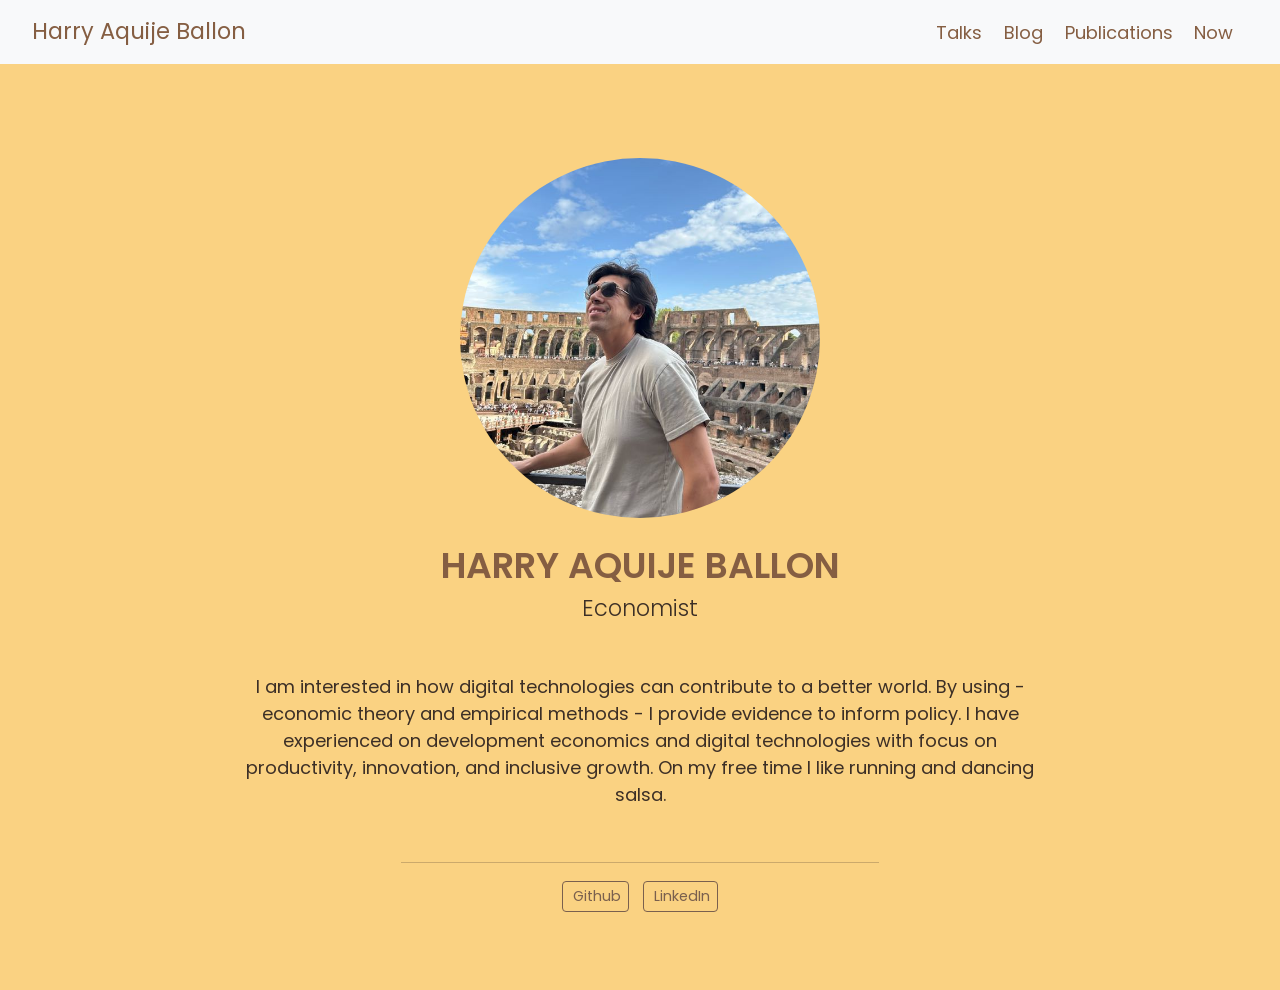
==== index.html @ af568d61 "Built site for gh-pages" ====
<!DOCTYPE html>
<html xmlns="http://www.w3.org/1999/xhtml" lang="en" xml:lang="en"><head>

<meta charset="utf-8">
<meta name="generator" content="quarto-1.9.37">

<meta name="viewport" content="width=device-width, initial-scale=1.0, user-scalable=yes">


<title>Harry Aquije Ballon</title>
<style>
/* Default styles provided by pandoc.
** See https://pandoc.org/MANUAL.html#variables-for-html for config info.
*/
code{white-space: pre-wrap;}
span.smallcaps{font-variant: small-caps;}
div.columns{display: flex; gap: min(4vw, 1.5em);}
div.column{flex: auto; overflow-x: auto;}
div.hanging-indent{margin-left: 1.5em; text-indent: -1.5em;}
ul.task-list{list-style: none;}
ul.task-list li input[type="checkbox"] {
  width: 0.8em;
  margin: 0 0.8em 0.2em -1em; /* quarto-specific, see https://github.com/quarto-dev/quarto-cli/issues/4556 */ 
  vertical-align: middle;
}
</style>


<script src="site_libs/quarto-nav/quarto-nav.js"></script>
<script src="site_libs/quarto-nav/headroom.min.js"></script>
<script src="site_libs/clipboard/clipboard.min.js"></script>
<script src="site_libs/quarto-search/autocomplete.umd.js"></script>
<script src="site_libs/quarto-search/fuse.min.js"></script>
<script src="site_libs/quarto-search/quarto-search.js"></script>
<meta name="quarto:offset" content="./">
<script src="site_libs/quarto-html/quarto.js" type="module"></script>
<script src="site_libs/quarto-html/tabsets/tabsets.js" type="module"></script>
<script src="site_libs/quarto-html/popper.min.js"></script>
<script src="site_libs/quarto-html/tippy.umd.min.js"></script>
<link href="site_libs/quarto-html/tippy.css" rel="stylesheet">
<link href="site_libs/quarto-html/quarto-syntax-highlighting-7f8f88aac4f3542376d5c11b86a4c14d.css" rel="stylesheet" id="quarto-text-highlighting-styles">
<script src="site_libs/bootstrap/bootstrap.min.js"></script>
<link href="site_libs/bootstrap/bootstrap-icons.css" rel="stylesheet">
<link href="site_libs/bootstrap/bootstrap-0978a0a7fbec26ce0ccfb84fc24dec53.min.css" rel="stylesheet" append-hash="true" id="quarto-bootstrap" data-mode="light">
<script id="quarto-search-options" type="application/json">{
  "location": "navbar",
  "copy-button": false,
  "collapse-after": 3,
  "panel-placement": "end",
  "type": "overlay",
  "limit": 50,
  "keyboard-shortcut": [
    "f",
    "/",
    "s"
  ],
  "show-item-context": false,
  "language": {
    "search-no-results-text": "No results",
    "search-matching-documents-text": "matching documents",
    "search-copy-link-title": "Copy link to search",
    "search-hide-matches-text": "Hide additional matches",
    "search-more-match-text": "more match in this document",
    "search-more-matches-text": "more matches in this document",
    "search-clear-button-title": "Clear",
    "search-text-placeholder": "",
    "search-detached-cancel-button-title": "Cancel",
    "search-submit-button-title": "Submit",
    "search-label": "Search"
  }
}</script>


</head>

<body class="nav-fixed fullcontent quarto-light">

<div id="quarto-search-results"></div>
  <header id="quarto-header" class="headroom fixed-top">
    <nav class="navbar navbar-expand-lg " data-bs-theme="dark">
      <div class="navbar-container container-fluid">
      <div class="navbar-brand-container mx-auto">
    <a class="navbar-brand" href="./index.html">
    <span class="navbar-title">Harry Aquije Ballon</span>
    </a>
  </div>
            <div id="quarto-search" class="" title="Search"></div>
          <button class="navbar-toggler" type="button" data-bs-toggle="collapse" data-bs-target="#navbarCollapse" aria-controls="navbarCollapse" role="menu" aria-expanded="false" aria-label="Toggle navigation" onclick="if (window.quartoToggleHeadroom) { window.quartoToggleHeadroom(); }">
  <span class="navbar-toggler-icon"></span>
</button>
          <div class="collapse navbar-collapse" id="navbarCollapse">
            <ul class="navbar-nav navbar-nav-scroll ms-auto">
  <li class="nav-item">
    <a class="nav-link" href="./talks/index.html"> <i class="bi bi-megaphone" role="img">
</i> 
<span class="menu-text">Talks</span></a>
  </li>  
  <li class="nav-item">
    <a class="nav-link" href="./blog/index.html"> 
<span class="menu-text">Blog</span></a>
  </li>  
  <li class="nav-item">
    <a class="nav-link" href="./publications/index.html"> 
<span class="menu-text">Publications</span></a>
  </li>  
  <li class="nav-item">
    <a class="nav-link" href="./now/index.html"> 
<span class="menu-text">Now</span></a>
  </li>  
</ul>
          </div> <!-- /navcollapse -->
            <div class="quarto-navbar-tools">
</div>
      </div> <!-- /container-fluid -->
    </nav>
</header>
<!-- content -->
<div id="quarto-content" class="quarto-container page-columns page-rows-contents page-layout-article page-navbar">
<!-- sidebar -->
<!-- margin-sidebar -->
    
<!-- main -->
<div class="quarto-about-jolla">
  <img src="IMG_4455.jpg" class="about-image
  round " style="height: 20em; width: 20em;">
 <header id="title-block-header" class="quarto-title-block default">
<div class="quarto-title">
<h1 class="title">Harry Aquije Ballon</h1>
<p class="subtitle lead">Economist</p>
</div>
<div class="quarto-title-meta">
  </div>
</header><main class="content" id="quarto-document-content">
<p>I am interested in how digital technologies can contribute to a better world. By using - economic theory and empirical methods - I provide evidence to inform policy. I have experienced on development economics and digital technologies with focus on productivity, innovation, and inclusive growth. On my free time I like running and dancing salsa.</p>


</main> 
  <hr class="about-sep">
   <div class="about-links">
  <a href="https://github.com/harryaquije" class="about-link" rel="" target="">
    <i class="bi bi-github"></i>
     <span class="about-link-text">Github</span>
  </a>
  <a href="https://linkedin.com/in/harryaquije/" class="about-link" rel="" target="">
    <i class="bi bi-linkedin"></i>
     <span class="about-link-text">LinkedIn</span>
  </a>
</div>
</div>
 <!-- /main -->
<script id="quarto-html-after-body" type="application/javascript">
  window.document.addEventListener("DOMContentLoaded", function (event) {
    const isCodeAnnotation = (el) => {
      for (const clz of el.classList) {
        if (clz.startsWith('code-annotation-')) {                     
          return true;
        }
      }
      return false;
    }
    const onCopySuccess = function(e) {
      // button target
      const button = e.trigger;
      // don't keep focus
      button.blur();
      // flash "checked"
      button.classList.add('code-copy-button-checked');
      var currentTitle = button.getAttribute("title");
      button.setAttribute("title", "Copied!");
      let tooltip;
      if (window.bootstrap) {
        button.setAttribute("data-bs-toggle", "tooltip");
        button.setAttribute("data-bs-placement", "left");
        button.setAttribute("data-bs-title", "Copied!");
        tooltip = new bootstrap.Tooltip(button, 
          { trigger: "manual", 
            customClass: "code-copy-button-tooltip",
            offset: [0, -8]});
        tooltip.show();    
      }
      setTimeout(function() {
        if (tooltip) {
          tooltip.hide();
          button.removeAttribute("data-bs-title");
          button.removeAttribute("data-bs-toggle");
          button.removeAttribute("data-bs-placement");
        }
        button.setAttribute("title", currentTitle);
        button.classList.remove('code-copy-button-checked');
      }, 1000);
      // clear code selection
      e.clearSelection();
    }
    const getTextToCopy = function(trigger) {
      const outerScaffold = trigger.parentElement.cloneNode(true);
      const codeEl = outerScaffold.querySelector('code');
      for (const childEl of codeEl.children) {
        if (isCodeAnnotation(childEl)) {
          childEl.remove();
        }
      }
      return codeEl.innerText;
    }
    const clipboard = new window.ClipboardJS('.code-copy-button:not([data-in-quarto-modal])', {
      text: getTextToCopy
    });
    clipboard.on('success', onCopySuccess);
    if (window.document.getElementById('quarto-embedded-source-code-modal')) {
      const clipboardModal = new window.ClipboardJS('.code-copy-button[data-in-quarto-modal]', {
        text: getTextToCopy,
        container: window.document.getElementById('quarto-embedded-source-code-modal')
      });
      clipboardModal.on('success', onCopySuccess);
    }
      var localhostRegex = new RegExp(/^(?:http|https):\/\/localhost\:?[0-9]*\//);
      var mailtoRegex = new RegExp(/^mailto:/);
        var filterRegex = new RegExp("https:\/\/harryaquijeballon\.com");
      var isInternal = (href) => {
          return filterRegex.test(href) || localhostRegex.test(href) || mailtoRegex.test(href);
      }
      // Inspect non-navigation links and adorn them if external
     var links = window.document.querySelectorAll('a[href]:not(.nav-link):not(.navbar-brand):not(.toc-action):not(.sidebar-link):not(.sidebar-item-toggle):not(.pagination-link):not(.no-external):not([aria-hidden]):not(.dropdown-item):not(.quarto-navigation-tool):not(.about-link)');
      for (var i=0; i<links.length; i++) {
        const link = links[i];
        if (!isInternal(link.href)) {
          // undo the damage that might have been done by quarto-nav.js in the case of
          // links that we want to consider external
          if (link.dataset.originalHref !== undefined) {
            link.href = link.dataset.originalHref;
          }
        }
      }
    function tippyHover(el, contentFn, onTriggerFn, onUntriggerFn) {
      const config = {
        allowHTML: true,
        maxWidth: 500,
        delay: 100,
        arrow: false,
        appendTo: function(el) {
            return el.parentElement;
        },
        interactive: true,
        interactiveBorder: 10,
        theme: 'quarto',
        placement: 'bottom-start',
      };
      if (contentFn) {
        config.content = contentFn;
      }
      if (onTriggerFn) {
        config.onTrigger = onTriggerFn;
      }
      if (onUntriggerFn) {
        config.onUntrigger = onUntriggerFn;
      }
      window.tippy(el, config); 
    }
    const noterefs = window.document.querySelectorAll('a[role="doc-noteref"]');
    for (var i=0; i<noterefs.length; i++) {
      const ref = noterefs[i];
      tippyHover(ref, function() {
        // use id or data attribute instead here
        let href = ref.getAttribute('data-footnote-href') || ref.getAttribute('href');
        try { href = new URL(href).hash; } catch {}
        const id = href.replace(/^#\/?/, "");
        const note = window.document.getElementById(id);
        if (note) {
          return note.innerHTML;
        } else {
          return "";
        }
      });
    }
    const xrefs = window.document.querySelectorAll('a.quarto-xref');
    const processXRef = (id, note) => {
      // Strip column container classes
      const stripColumnClz = (el) => {
        el.classList.remove("page-full", "page-columns");
        if (el.children) {
          for (const child of el.children) {
            stripColumnClz(child);
          }
        }
      }
      stripColumnClz(note)
      if (id === null || id.startsWith('sec-')) {
        // Special case sections, only their first couple elements
        const container = document.createElement("div");
        if (note.children && note.children.length > 2) {
          container.appendChild(note.children[0].cloneNode(true));
          for (let i = 1; i < note.children.length; i++) {
            const child = note.children[i];
            if (child.tagName === "P" && child.innerText === "") {
              continue;
            } else {
              container.appendChild(child.cloneNode(true));
              break;
            }
          }
          if (window.Quarto?.typesetMath) {
            window.Quarto.typesetMath(container);
          }
          return container.innerHTML
        } else {
          if (window.Quarto?.typesetMath) {
            window.Quarto.typesetMath(note);
          }
          return note.innerHTML;
        }
      } else {
        // Remove any anchor links if they are present
        const anchorLink = note.querySelector('a.anchorjs-link');
        if (anchorLink) {
          anchorLink.remove();
        }
        if (window.Quarto?.typesetMath) {
          window.Quarto.typesetMath(note);
        }
        if (note.classList.contains("callout")) {
          return note.outerHTML;
        } else {
          return note.innerHTML;
        }
      }
    }
    for (var i=0; i<xrefs.length; i++) {
      const xref = xrefs[i];
      tippyHover(xref, undefined, function(instance) {
        instance.disable();
        let url = xref.getAttribute('href');
        let hash = undefined; 
        if (url.startsWith('#')) {
          hash = url;
        } else {
          try { hash = new URL(url).hash; } catch {}
        }
        if (hash) {
          const id = hash.replace(/^#\/?/, "");
          const note = window.document.getElementById(id);
          if (note !== null) {
            try {
              const html = processXRef(id, note.cloneNode(true));
              instance.setContent(html);
            } finally {
              instance.enable();
              instance.show();
            }
          } else {
            // See if we can fetch this
            fetch(url.split('#')[0])
            .then(res => res.text())
            .then(html => {
              const parser = new DOMParser();
              const htmlDoc = parser.parseFromString(html, "text/html");
              const note = htmlDoc.getElementById(id);
              if (note !== null) {
                const html = processXRef(id, note);
                instance.setContent(html);
              } 
            }).finally(() => {
              instance.enable();
              instance.show();
            });
          }
        } else {
          // See if we can fetch a full url (with no hash to target)
          // This is a special case and we should probably do some content thinning / targeting
          fetch(url)
          .then(res => res.text())
          .then(html => {
            const parser = new DOMParser();
            const htmlDoc = parser.parseFromString(html, "text/html");
            const note = htmlDoc.querySelector('main.content');
            if (note !== null) {
              // This should only happen for chapter cross references
              // (since there is no id in the URL)
              // remove the first header
              if (note.children.length > 0 && note.children[0].tagName === "HEADER") {
                note.children[0].remove();
              }
              const html = processXRef(null, note);
              instance.setContent(html);
            } 
          }).finally(() => {
            instance.enable();
            instance.show();
          });
        }
      }, function(instance) {
      });
    }
        let selectedAnnoteEl;
        const selectorForAnnotation = ( cell, annotation) => {
          let cellAttr = 'data-code-cell="' + cell + '"';
          let lineAttr = 'data-code-annotation="' +  annotation + '"';
          const selector = 'span[' + cellAttr + '][' + lineAttr + ']';
          return selector;
        }
        const selectCodeLines = (annoteEl) => {
          const doc = window.document;
          const targetCell = annoteEl.getAttribute("data-target-cell");
          const targetAnnotation = annoteEl.getAttribute("data-target-annotation");
          const annoteSpan = window.document.querySelector(selectorForAnnotation(targetCell, targetAnnotation));
          const lines = annoteSpan.getAttribute("data-code-lines").split(",");
          const lineIds = lines.map((line) => {
            return targetCell + "-" + line;
          })
          let top = null;
          let height = null;
          let parent = null;
          if (lineIds.length > 0) {
              //compute the position of the single el (top and bottom and make a div)
              const el = window.document.getElementById(lineIds[0]);
              top = el.offsetTop;
              height = el.offsetHeight;
              parent = el.parentElement.parentElement;
            if (lineIds.length > 1) {
              const lastEl = window.document.getElementById(lineIds[lineIds.length - 1]);
              const bottom = lastEl.offsetTop + lastEl.offsetHeight;
              height = bottom - top;
            }
            if (top !== null && height !== null && parent !== null) {
              // cook up a div (if necessary) and position it 
              let div = window.document.getElementById("code-annotation-line-highlight");
              if (div === null) {
                div = window.document.createElement("div");
                div.setAttribute("id", "code-annotation-line-highlight");
                div.style.position = 'absolute';
                parent.appendChild(div);
              }
              div.style.top = top - 2 + "px";
              div.style.height = height + 4 + "px";
              div.style.left = 0;
              let gutterDiv = window.document.getElementById("code-annotation-line-highlight-gutter");
              if (gutterDiv === null) {
                gutterDiv = window.document.createElement("div");
                gutterDiv.setAttribute("id", "code-annotation-line-highlight-gutter");
                gutterDiv.style.position = 'absolute';
                const codeCell = window.document.getElementById(targetCell);
                const gutter = codeCell.querySelector('.code-annotation-gutter');
                gutter.appendChild(gutterDiv);
              }
              gutterDiv.style.top = top - 2 + "px";
              gutterDiv.style.height = height + 4 + "px";
            }
            selectedAnnoteEl = annoteEl;
          }
        };
        const unselectCodeLines = () => {
          const elementsIds = ["code-annotation-line-highlight", "code-annotation-line-highlight-gutter"];
          elementsIds.forEach((elId) => {
            const div = window.document.getElementById(elId);
            if (div) {
              div.remove();
            }
          });
          selectedAnnoteEl = undefined;
        };
          // Handle positioning of the toggle
      window.addEventListener(
        "resize",
        throttle(() => {
          elRect = undefined;
          if (selectedAnnoteEl) {
            selectCodeLines(selectedAnnoteEl);
          }
        }, 10)
      );
      function throttle(fn, ms) {
      let throttle = false;
      let timer;
        return (...args) => {
          if(!throttle) { // first call gets through
              fn.apply(this, args);
              throttle = true;
          } else { // all the others get throttled
              if(timer) clearTimeout(timer); // cancel #2
              timer = setTimeout(() => {
                fn.apply(this, args);
                timer = throttle = false;
              }, ms);
          }
        };
      }
        // Attach click handler to the DT
        const annoteDls = window.document.querySelectorAll('dt[data-target-cell]');
        for (const annoteDlNode of annoteDls) {
          annoteDlNode.addEventListener('click', (event) => {
            const clickedEl = event.target;
            if (clickedEl !== selectedAnnoteEl) {
              unselectCodeLines();
              const activeEl = window.document.querySelector('dt[data-target-cell].code-annotation-active');
              if (activeEl) {
                activeEl.classList.remove('code-annotation-active');
              }
              selectCodeLines(clickedEl);
              clickedEl.classList.add('code-annotation-active');
            } else {
              // Unselect the line
              unselectCodeLines();
              clickedEl.classList.remove('code-annotation-active');
            }
          });
        }
    const findCites = (el) => {
      const parentEl = el.parentElement;
      if (parentEl) {
        const cites = parentEl.dataset.cites;
        if (cites) {
          return {
            el,
            cites: cites.split(' ')
          };
        } else {
          return findCites(el.parentElement)
        }
      } else {
        return undefined;
      }
    };
    var bibliorefs = window.document.querySelectorAll('a[role="doc-biblioref"]');
    for (var i=0; i<bibliorefs.length; i++) {
      const ref = bibliorefs[i];
      const citeInfo = findCites(ref);
      if (citeInfo) {
        tippyHover(citeInfo.el, function() {
          var popup = window.document.createElement('div');
          citeInfo.cites.forEach(function(cite) {
            var citeDiv = window.document.createElement('div');
            citeDiv.classList.add('hanging-indent');
            citeDiv.classList.add('csl-entry');
            var biblioDiv = window.document.getElementById('ref-' + cite);
            if (biblioDiv) {
              citeDiv.innerHTML = biblioDiv.innerHTML;
            }
            popup.appendChild(citeDiv);
          });
          return popup.innerHTML;
        });
      }
    }
  });
  </script>
</div> <!-- /content -->




</body></html>
---- site_libs/quarto-html/quarto-syntax-highlighting-7f8f88aac4f3542376d5c11b86a4c14d.css ----
/* quarto syntax highlight colors */
:root {
  --quarto-hl-ot-color: #003B4F;
  --quarto-hl-at-color: #657422;
  --quarto-hl-ss-color: #20794D;
  --quarto-hl-an-color: #5E5E5E;
  --quarto-hl-fu-color: #4758AB;
  --quarto-hl-st-color: #20794D;
  --quarto-hl-cf-color: #003B4F;
  --quarto-hl-op-color: #5E5E5E;
  --quarto-hl-er-color: #AD0000;
  --quarto-hl-bn-color: #AD0000;
  --quarto-hl-al-color: #AD0000;
  --quarto-hl-va-color: #111111;
  --quarto-hl-bu-color: inherit;
  --quarto-hl-ex-color: inherit;
  --quarto-hl-pp-color: #AD0000;
  --quarto-hl-in-color: #5E5E5E;
  --quarto-hl-vs-color: #20794D;
  --quarto-hl-wa-color: #5E5E5E;
  --quarto-hl-do-color: #5E5E5E;
  --quarto-hl-im-color: #00769E;
  --quarto-hl-ch-color: #20794D;
  --quarto-hl-dt-color: #AD0000;
  --quarto-hl-fl-color: #AD0000;
  --quarto-hl-co-color: #5E5E5E;
  --quarto-hl-cv-color: #5E5E5E;
  --quarto-hl-cn-color: #8f5902;
  --quarto-hl-sc-color: #5E5E5E;
  --quarto-hl-dv-color: #AD0000;
  --quarto-hl-kw-color: #003B4F;
}

/* other quarto variables */
:root {
  --quarto-font-monospace: SFMono-Regular, Menlo, Monaco, Consolas, "Liberation Mono", "Courier New", monospace;
}

/* syntax highlight based on Pandoc's rules */
pre > code.sourceCode > span {
  color: #003B4F;
}

code.sourceCode > span {
  color: #003B4F;
}

div.sourceCode,
div.sourceCode pre.sourceCode {
  color: #003B4F;
}

/* Normal */
code span {
  color: #003B4F;
}

/* Alert */
code span.al {
  color: #AD0000;
  font-style: inherit;
}

/* Annotation */
code span.an {
  color: #5E5E5E;
  font-style: inherit;
}

/* Attribute */
code span.at {
  color: #657422;
  font-style: inherit;
}

/* BaseN */
code span.bn {
  color: #AD0000;
  font-style: inherit;
}

/* BuiltIn */
code span.bu {
  font-style: inherit;
}

/* ControlFlow */
code span.cf {
  color: #003B4F;
  font-weight: bold;
  font-style: inherit;
}

/* Char */
code span.ch {
  color: #20794D;
  font-style: inherit;
}

/* Constant */
code span.cn {
  color: #8f5902;
  font-style: inherit;
}

/* Comment */
code span.co {
  color: #5E5E5E;
  font-style: inherit;
}

/* CommentVar */
code span.cv {
  color: #5E5E5E;
  font-style: italic;
}

/* Documentation */
code span.do {
  color: #5E5E5E;
  font-style: italic;
}

/* DataType */
code span.dt {
  color: #AD0000;
  font-style: inherit;
}

/* DecVal */
code span.dv {
  color: #AD0000;
  font-style: inherit;
}

/* Error */
code span.er {
  color: #AD0000;
  font-style: inherit;
}

/* Extension */
code span.ex {
  font-style: inherit;
}

/* Float */
code span.fl {
  color: #AD0000;
  font-style: inherit;
}

/* Function */
code span.fu {
  color: #4758AB;
  font-style: inherit;
}

/* Import */
code span.im {
  color: #00769E;
  font-style: inherit;
}

/* Information */
code span.in {
  color: #5E5E5E;
  font-style: inherit;
}

/* Keyword */
code span.kw {
  color: #003B4F;
  font-weight: bold;
  font-style: inherit;
}

/* Operator */
code span.op {
  color: #5E5E5E;
  font-style: inherit;
}

/* Other */
code span.ot {
  color: #003B4F;
  font-style: inherit;
}

/* Preprocessor */
code span.pp {
  color: #AD0000;
  font-style: inherit;
}

/* SpecialChar */
code span.sc {
  color: #5E5E5E;
  font-style: inherit;
}

/* SpecialString */
code span.ss {
  color: #20794D;
  font-style: inherit;
}

/* String */
code span.st {
  color: #20794D;
  font-style: inherit;
}

/* Variable */
code span.va {
  color: #111111;
  font-style: inherit;
}

/* VerbatimString */
code span.vs {
  color: #20794D;
  font-style: inherit;
}

/* Warning */
code span.wa {
  color: #5E5E5E;
  font-style: italic;
}

.prevent-inlining {
  content: "</";
}

/*# sourceMappingURL=789ad8cd35626ba772517505b42a116e.css.map */
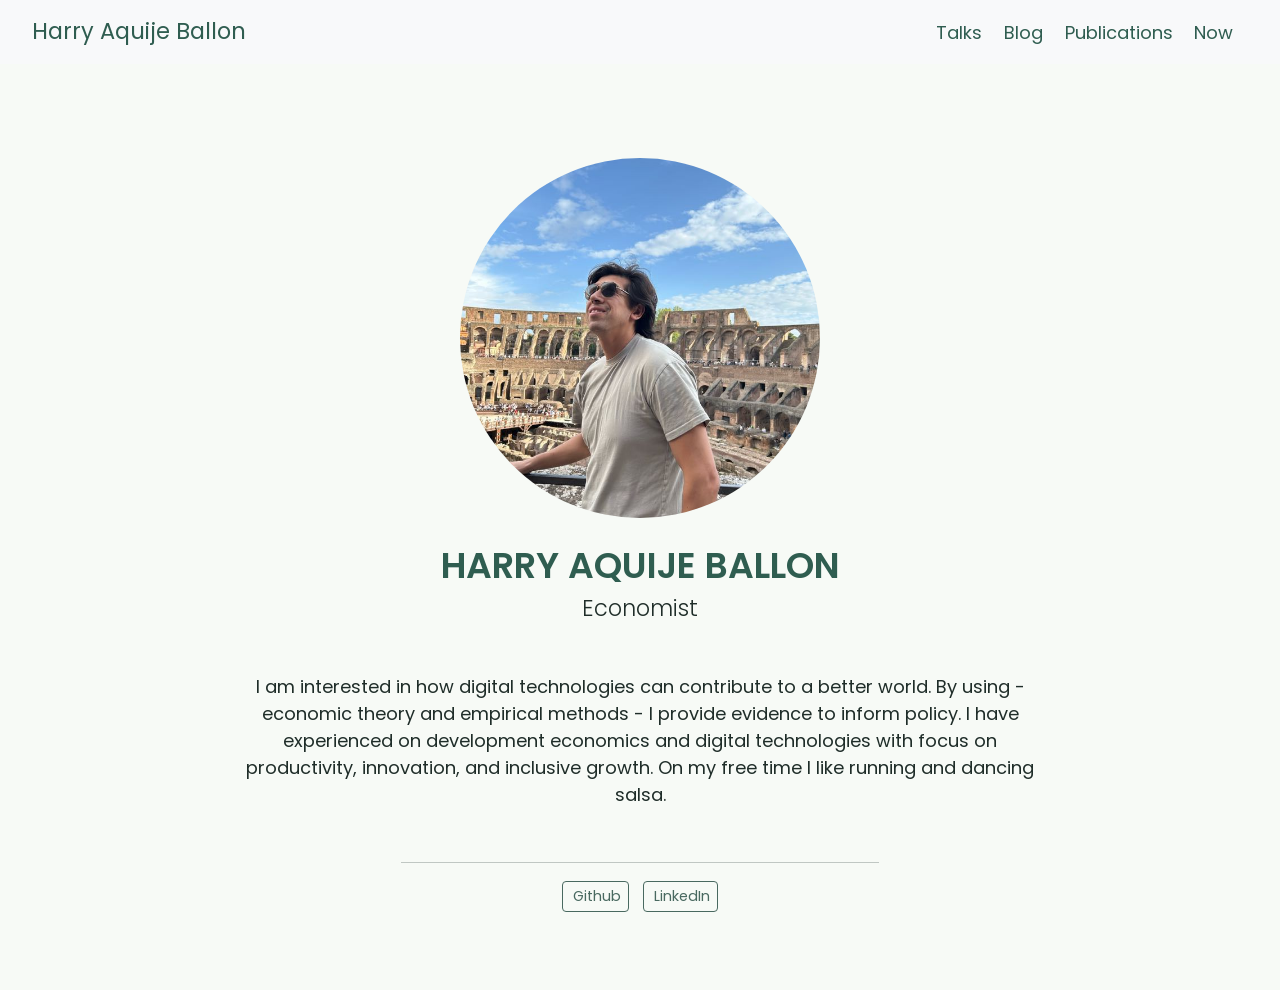
==== commit 4be1b1aa: "Built site for gh-pages" ====
--- a/index.html
+++ b/index.html
@@ -41,7 +41,7 @@
 <link href="site_libs/quarto-html/quarto-syntax-highlighting-7f8f88aac4f3542376d5c11b86a4c14d.css" rel="stylesheet" id="quarto-text-highlighting-styles">
 <script src="site_libs/bootstrap/bootstrap.min.js"></script>
 <link href="site_libs/bootstrap/bootstrap-icons.css" rel="stylesheet">
-<link href="site_libs/bootstrap/bootstrap-0978a0a7fbec26ce0ccfb84fc24dec53.min.css" rel="stylesheet" append-hash="true" id="quarto-bootstrap" data-mode="light">
+<link href="site_libs/bootstrap/bootstrap-797a7fd7fd2116c48cdf60efc626b9a0.min.css" rel="stylesheet" append-hash="true" id="quarto-bootstrap" data-mode="light">
 <script id="quarto-search-options" type="application/json">{
   "location": "navbar",
   "copy-button": false,
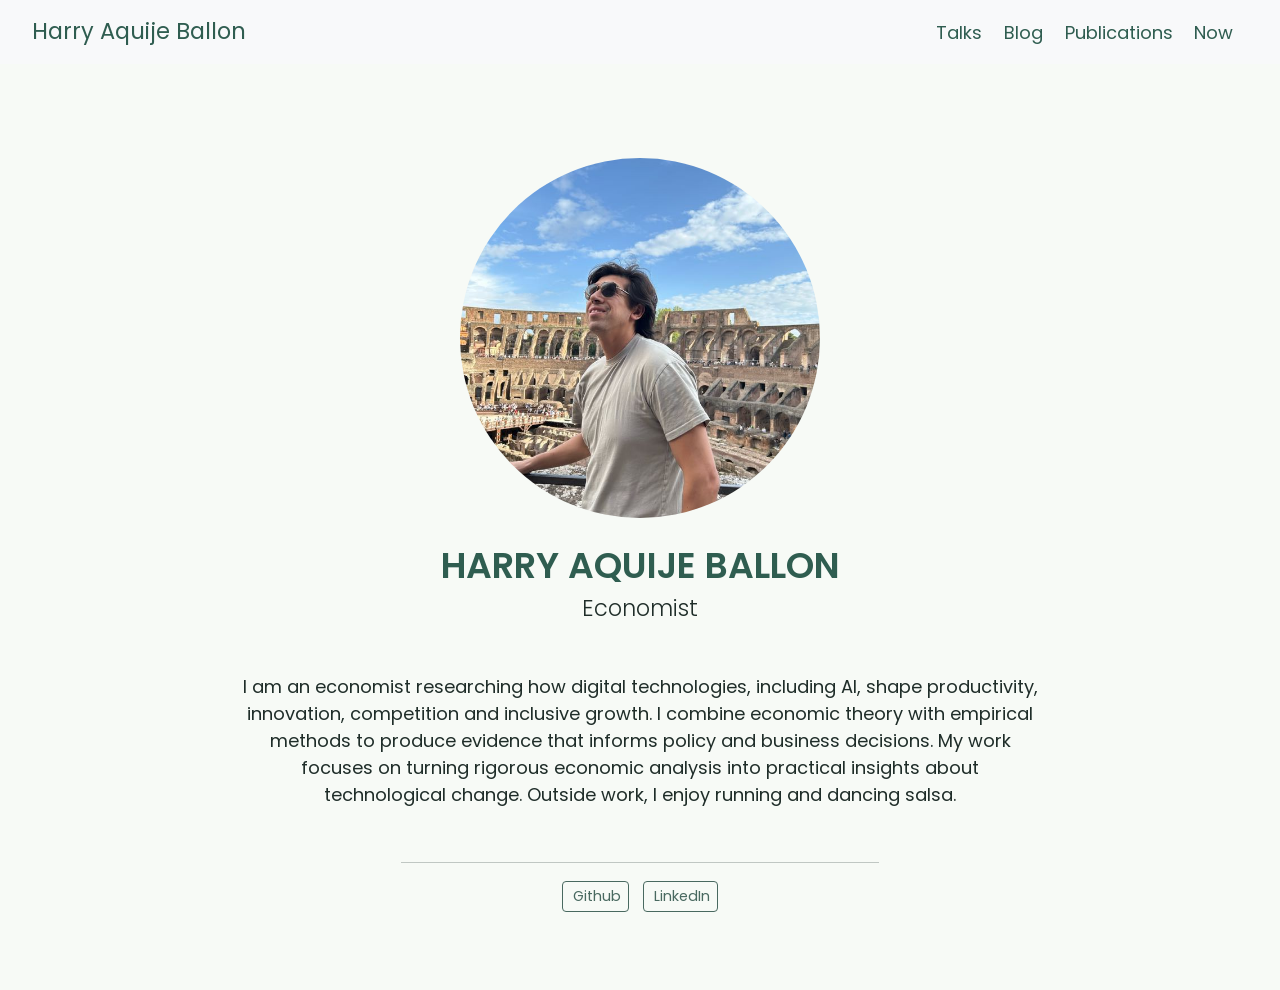
==== commit 5fb86f51: "Built site for gh-pages" ====
--- a/index.html
+++ b/index.html
@@ -131,7 +131,7 @@
 <div class="quarto-title-meta">
   </div>
 </header><main class="content" id="quarto-document-content">
-<p>I am interested in how digital technologies can contribute to a better world. By using - economic theory and empirical methods - I provide evidence to inform policy. I have experienced on development economics and digital technologies with focus on productivity, innovation, and inclusive growth. On my free time I like running and dancing salsa.</p>
+<p>I am an economist researching how digital technologies, including AI, shape productivity, innovation, competition and inclusive growth. I combine economic theory with empirical methods to produce evidence that informs policy and business decisions. My work focuses on turning rigorous economic analysis into practical insights about technological change. Outside work, I enjoy running and dancing salsa.</p>
 
 
 </main> 
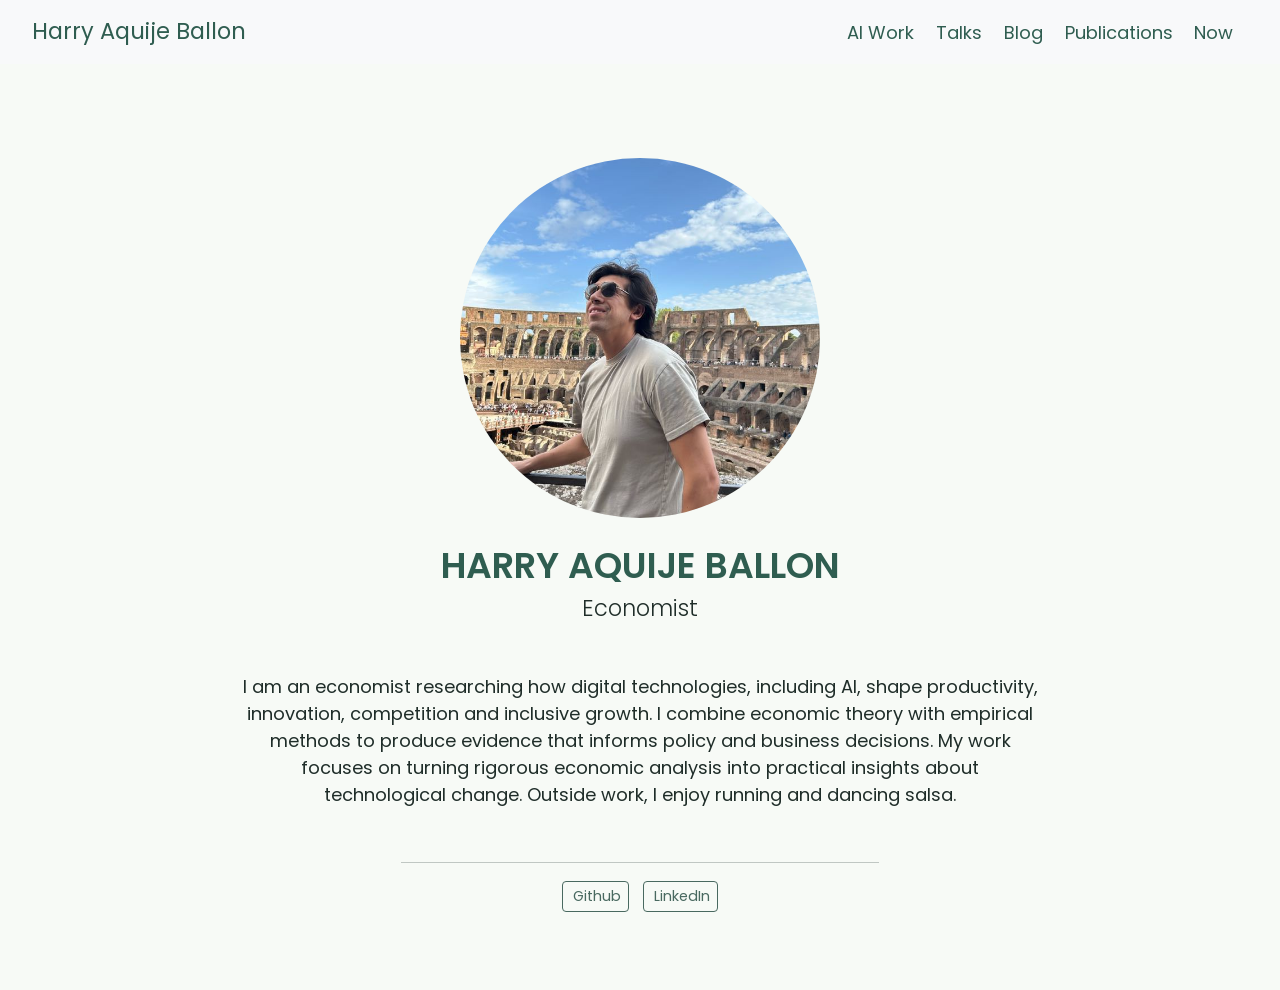
==== commit 8ea17cc4: "Built site for gh-pages" ====
--- a/index.html
+++ b/index.html
@@ -2,7 +2,7 @@
 <html xmlns="http://www.w3.org/1999/xhtml" lang="en" xml:lang="en"><head>
 
 <meta charset="utf-8">
-<meta name="generator" content="quarto-1.9.37">
+<meta name="generator" content="quarto-1.9.38">
 
 <meta name="viewport" content="width=device-width, initial-scale=1.0, user-scalable=yes">
 
@@ -38,7 +38,7 @@
 <script src="site_libs/quarto-html/popper.min.js"></script>
 <script src="site_libs/quarto-html/tippy.umd.min.js"></script>
 <link href="site_libs/quarto-html/tippy.css" rel="stylesheet">
-<link href="site_libs/quarto-html/quarto-syntax-highlighting-7f8f88aac4f3542376d5c11b86a4c14d.css" rel="stylesheet" id="quarto-text-highlighting-styles">
+<link href="site_libs/quarto-html/quarto-syntax-highlighting-15634bcf2e68342d4ad2dfa704d543f6.css" rel="stylesheet" id="quarto-text-highlighting-styles">
 <script src="site_libs/bootstrap/bootstrap.min.js"></script>
 <link href="site_libs/bootstrap/bootstrap-icons.css" rel="stylesheet">
 <link href="site_libs/bootstrap/bootstrap-797a7fd7fd2116c48cdf60efc626b9a0.min.css" rel="stylesheet" append-hash="true" id="quarto-bootstrap" data-mode="light">
@@ -90,6 +90,11 @@
 </button>
           <div class="collapse navbar-collapse" id="navbarCollapse">
             <ul class="navbar-nav navbar-nav-scroll ms-auto">
+  <li class="nav-item">
+    <a class="nav-link" href="./ai/index.html"> <i class="bi bi-cpu" role="img">
+</i> 
+<span class="menu-text">AI Work</span></a>
+  </li>  
   <li class="nav-item">
     <a class="nav-link" href="./talks/index.html"> <i class="bi bi-megaphone" role="img">
 </i> 
--- a/site_libs/quarto-html/quarto-syntax-highlighting-15634bcf2e68342d4ad2dfa704d543f6.css
+++ b/site_libs/quarto-html/quarto-syntax-highlighting-15634bcf2e68342d4ad2dfa704d543f6.css
@@ -0,0 +1,236 @@
+/* quarto syntax highlight colors */
+:root {
+  --quarto-hl-ot-color: #003B4F;
+  --quarto-hl-at-color: #657422;
+  --quarto-hl-ss-color: #20794D;
+  --quarto-hl-an-color: #5E5E5E;
+  --quarto-hl-fu-color: #4758AB;
+  --quarto-hl-st-color: #20794D;
+  --quarto-hl-cf-color: #003B4F;
+  --quarto-hl-op-color: #5E5E5E;
+  --quarto-hl-er-color: #AD0000;
+  --quarto-hl-bn-color: #AD0000;
+  --quarto-hl-al-color: #AD0000;
+  --quarto-hl-va-color: #111111;
+  --quarto-hl-bu-color: inherit;
+  --quarto-hl-ex-color: inherit;
+  --quarto-hl-pp-color: #AD0000;
+  --quarto-hl-in-color: #5E5E5E;
+  --quarto-hl-vs-color: #20794D;
+  --quarto-hl-wa-color: #5E5E5E;
+  --quarto-hl-do-color: #5E5E5E;
+  --quarto-hl-im-color: #00769E;
+  --quarto-hl-ch-color: #20794D;
+  --quarto-hl-dt-color: #AD0000;
+  --quarto-hl-fl-color: #AD0000;
+  --quarto-hl-co-color: #5E5E5E;
+  --quarto-hl-cv-color: #5E5E5E;
+  --quarto-hl-cn-color: #8f5902;
+  --quarto-hl-sc-color: #5E5E5E;
+  --quarto-hl-dv-color: #AD0000;
+  --quarto-hl-kw-color: #003B4F;
+}
+
+/* other quarto variables */
+:root {
+  --quarto-font-monospace: SFMono-Regular, Menlo, Monaco, Consolas, "Liberation Mono", "Courier New", monospace;
+}
+
+/* syntax highlight based on Pandoc's rules */
+pre > code.sourceCode > span {
+  color: #003B4F;
+}
+
+code.sourceCode > span {
+  color: #003B4F;
+}
+
+div.sourceCode,
+div.sourceCode pre.sourceCode {
+  color: #003B4F;
+}
+
+/* Normal */
+code span {
+  color: #003B4F;
+}
+
+/* Alert */
+code span.al {
+  color: #AD0000;
+  font-style: inherit;
+}
+
+/* Annotation */
+code span.an {
+  color: #5E5E5E;
+  font-style: inherit;
+}
+
+/* Attribute */
+code span.at {
+  color: #657422;
+  font-style: inherit;
+}
+
+/* BaseN */
+code span.bn {
+  color: #AD0000;
+  font-style: inherit;
+}
+
+/* BuiltIn */
+code span.bu {
+  font-style: inherit;
+}
+
+/* ControlFlow */
+code span.cf {
+  color: #003B4F;
+  font-weight: bold;
+  font-style: inherit;
+}
+
+/* Char */
+code span.ch {
+  color: #20794D;
+  font-style: inherit;
+}
+
+/* Constant */
+code span.cn {
+  color: #8f5902;
+  font-style: inherit;
+}
+
+/* Comment */
+code span.co {
+  color: #5E5E5E;
+  font-style: inherit;
+}
+
+/* CommentVar */
+code span.cv {
+  color: #5E5E5E;
+  font-style: italic;
+}
+
+/* Documentation */
+code span.do {
+  color: #5E5E5E;
+  font-style: italic;
+}
+
+/* DataType */
+code span.dt {
+  color: #AD0000;
+  font-style: inherit;
+}
+
+/* DecVal */
+code span.dv {
+  color: #AD0000;
+  font-style: inherit;
+}
+
+/* Error */
+code span.er {
+  color: #AD0000;
+  font-style: inherit;
+}
+
+/* Extension */
+code span.ex {
+  font-style: inherit;
+}
+
+/* Float */
+code span.fl {
+  color: #AD0000;
+  font-style: inherit;
+}
+
+/* Function */
+code span.fu {
+  color: #4758AB;
+  font-style: inherit;
+}
+
+/* Import */
+code span.im {
+  color: #00769E;
+  font-style: inherit;
+}
+
+/* Information */
+code span.in {
+  color: #5E5E5E;
+  font-style: inherit;
+}
+
+/* Keyword */
+code span.kw {
+  color: #003B4F;
+  font-weight: bold;
+  font-style: inherit;
+}
+
+/* Operator */
+code span.op {
+  color: #5E5E5E;
+  font-style: inherit;
+}
+
+/* Other */
+code span.ot {
+  color: #003B4F;
+  font-style: inherit;
+}
+
+/* Preprocessor */
+code span.pp {
+  color: #AD0000;
+  font-style: inherit;
+}
+
+/* SpecialChar */
+code span.sc {
+  color: #5E5E5E;
+  font-style: inherit;
+}
+
+/* SpecialString */
+code span.ss {
+  color: #20794D;
+  font-style: inherit;
+}
+
+/* String */
+code span.st {
+  color: #20794D;
+  font-style: inherit;
+}
+
+/* Variable */
+code span.va {
+  color: #111111;
+  font-style: inherit;
+}
+
+/* VerbatimString */
+code span.vs {
+  color: #20794D;
+  font-style: inherit;
+}
+
+/* Warning */
+code span.wa {
+  color: #5E5E5E;
+  font-style: italic;
+}
+
+.prevent-inlining {
+  content: "</";
+}
+
+/*# sourceMappingURL=f23921c56f73e400b49028c9186a1aa0.css.map */
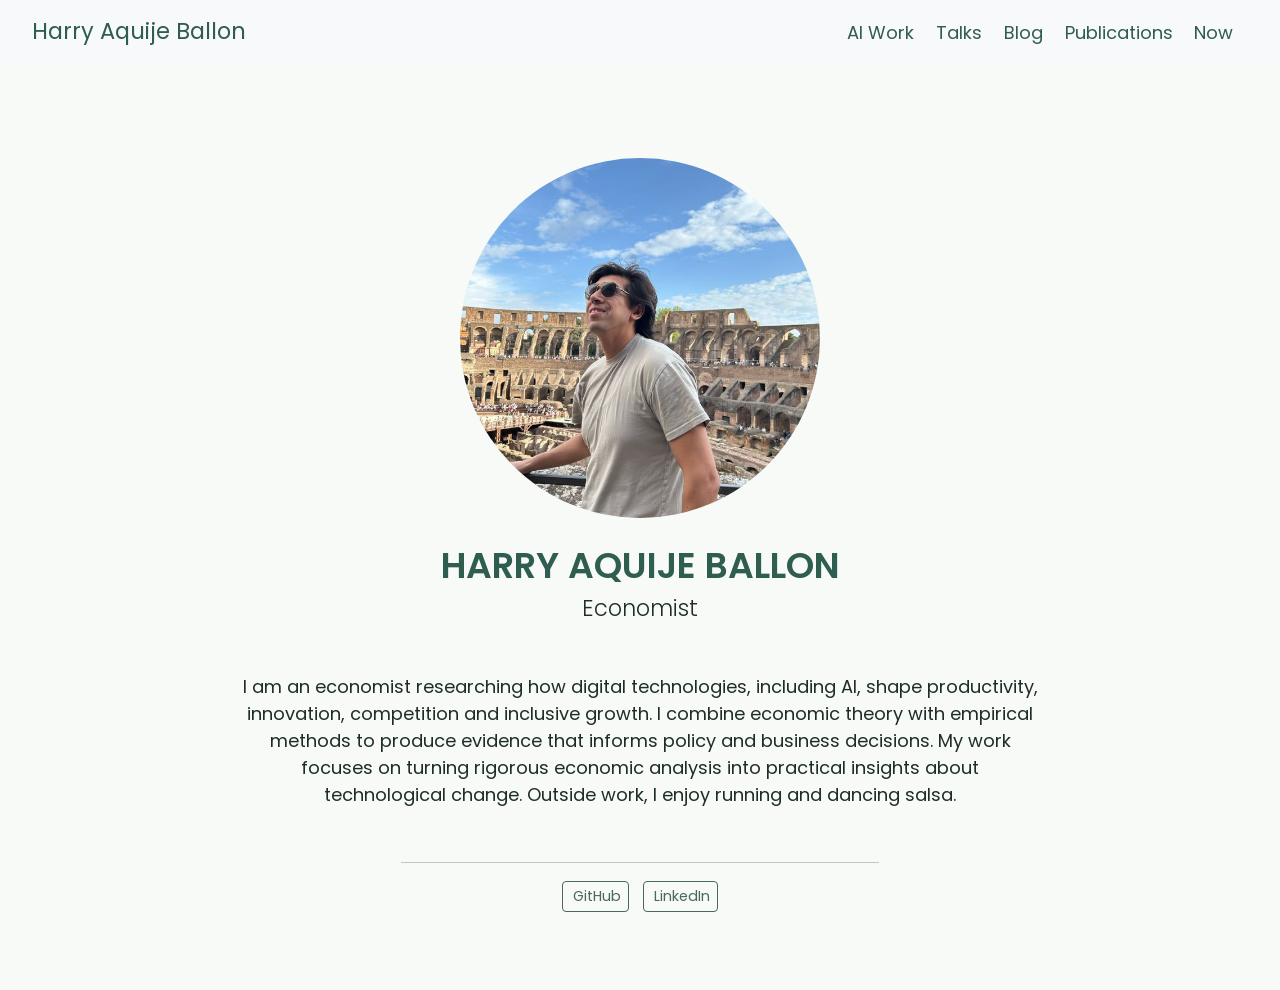
==== commit 4e2e208e: "Built site for gh-pages" ====
--- a/index.html
+++ b/index.html
@@ -142,9 +142,9 @@
 </main> 
   <hr class="about-sep">
    <div class="about-links">
-  <a href="https://github.com/harryaquije" class="about-link" rel="" target="">
+  <a href="https://github.com/harryaquijeballon" class="about-link" rel="" target="">
     <i class="bi bi-github"></i>
-     <span class="about-link-text">Github</span>
+     <span class="about-link-text">GitHub</span>
   </a>
   <a href="https://linkedin.com/in/harryaquije/" class="about-link" rel="" target="">
     <i class="bi bi-linkedin"></i>
